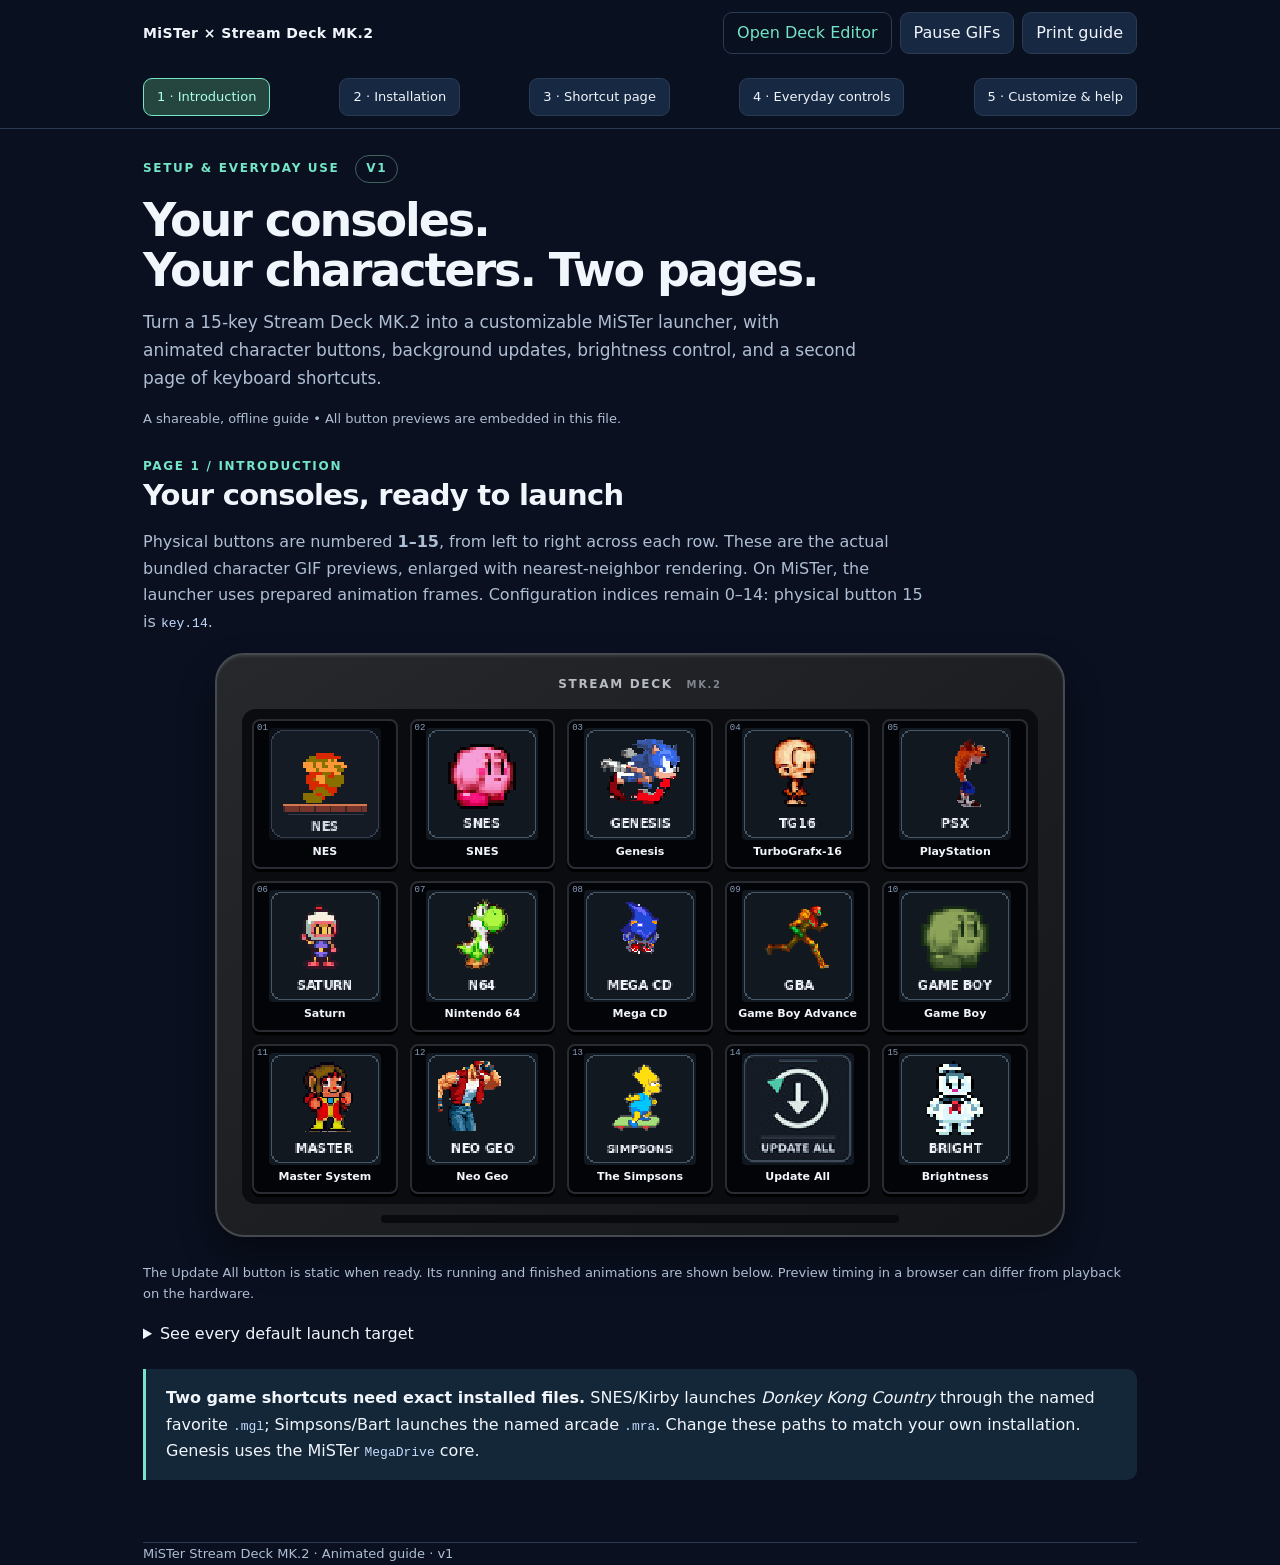
==== docs/index.html @ 518df31a "Remove Pass it on section from animated guide" ====
<!doctype html>
<html lang="en"><head><meta charset="utf-8"><meta name="viewport" content="width=device-width, initial-scale=1">
<title>MiSTer Stream Deck MK.2 • Animated two-page guide</title>
<style>
:root{color-scheme:dark;--bg:#0a1020;--panel:#121c30;--ink:#f1f5fc;--muted:#aebed3;--line:#2a3b53;--accent:#74e5c7;--blue:#9dbaff}
*{box-sizing:border-box}html{scroll-behavior:smooth}body{margin:0;background:var(--bg);color:var(--ink);font:16px/1.65 system-ui,-apple-system,Segoe UI,sans-serif}a{color:var(--accent);text-underline-offset:4px}button{font:inherit;cursor:pointer;border:1px solid var(--line);border-radius:9px;background:#172842;color:var(--ink);padding:7px 13px}button:focus-visible,a:focus-visible{outline:3px solid var(--accent);outline-offset:4px}.wrap{max-width:1050px;margin:auto;padding:0 28px}.top{border-bottom:1px solid var(--line);background:#0a1020f0;position:sticky;top:0;z-index:5}.top .wrap{display:flex;gap:20px;align-items:center;justify-content:space-between;padding-top:12px;padding-bottom:12px}.brand{font-weight:750;font-size:14px;letter-spacing:.03em}.tools{display:flex;gap:8px}.hero{padding:64px 0 38px;background:radial-gradient(ellipse at 90% 20%,#19324e 0,transparent 60%)}.eyebrow{text-transform:uppercase;letter-spacing:.14em;color:var(--accent);font-size:12px;font-weight:800}.badge{display:inline-block;border:1px solid #42635e;border-radius:99px;padding:3px 10px;font-size:12px;margin-left:10px;color:var(--accent)}h1{font-size:clamp(32px,5vw,54px);line-height:1.1;letter-spacing:-.045em;max-width:800px;margin:15px 0 20px}h2{font-size:29px;line-height:1.25;letter-spacing:-.025em;margin:0 0 16px}h3{font-size:18px;margin:0 0 8px}p{margin:0 0 16px}.lead{color:var(--muted);max-width:720px;font-size:19px}.nav{display:flex;flex-wrap:wrap;gap:8px 22px;border-top:1px solid var(--line);padding-top:22px;margin-top:28px;font-size:14px}.nav a{color:var(--muted)}section{padding:40px 0;border-bottom:1px solid var(--line);scroll-margin-top:95px}.intro{color:var(--muted);max-width:790px}.note{padding:16px 20px;background:#142738;border-left:3px solid var(--accent);border-radius:0 10px 10px 0;margin:22px 0}.note p:last-child{margin:0}.steps{list-style:none;padding:0;counter-reset:steps;display:grid;gap:14px}.steps li{counter-increment:steps;background:var(--panel);border:1px solid var(--line);padding:20px 22px 20px 65px;border-radius:12px;position:relative}.steps li:before{content:counter(steps);position:absolute;left:20px;top:21px;color:var(--accent);font-weight:800;font-size:20px}.steps strong{display:block}.steps p{margin:6px 0 0;color:var(--muted)}code{font:13px/1.6 ui-monospace,SFMono-Regular,Consolas,monospace;color:#c5dcff;overflow-wrap:anywhere}pre{white-space:pre-wrap;background:#080e19;border:1px solid var(--line);padding:17px;border-radius:9px;overflow-wrap:anywhere}.deck{display:grid;grid-template-columns:repeat(5,minmax(0,1fr));gap:13px;padding:22px;background:#060b13;border:1px solid #344357;border-radius:22px;box-shadow:0 16px 45px #0005;margin:25px 0}.key{min-width:0;position:relative;text-align:center;background:linear-gradient(#1b2638,#101725);border:1px solid #334052;border-radius:13px;padding:17px 5px 13px;box-shadow:inset 0 -4px 0 #060a11}.key img{display:block;width:112px;height:auto;aspect-ratio:1;max-width:100%;object-fit:contain;margin:7px auto 12px;image-rendering:pixelated;background:#000;border-radius:7px}.keyno{position:absolute;top:4px;left:9px;color:#8a9fbc;font:11px ui-monospace,monospace}.key strong{display:block;font-size:13px;line-height:1.4}.key>span:last-child{font-size:10px;color:var(--muted);display:block;line-height:1.4;margin-top:5px}.caption{font-size:13px;color:var(--muted)}.tablewrap{overflow-x:auto}table{border-collapse:collapse;width:100%;font-size:14px}th,td{text-align:left;padding:13px 12px;border-bottom:1px solid var(--line);vertical-align:top}th{color:var(--accent);font-size:12px;text-transform:uppercase;letter-spacing:.07em}td:first-child{color:var(--muted)}.states{display:grid;grid-template-columns:repeat(4,1fr);gap:14px;margin:24px 0}.state{padding:20px;background:var(--panel);border:1px solid var(--line);border-radius:12px}.state img{width:108px;height:108px;display:block;margin:0 auto 18px;image-rendering:pixelated;background:#000;border-radius:8px}.state p{font-size:14px;color:var(--muted);margin:0}.split{display:grid;grid-template-columns:1fr 1fr;gap:24px}.box{background:var(--panel);border:1px solid var(--line);border-radius:12px;padding:23px}.box p{color:var(--muted)}.startup{width:100%;height:auto;image-rendering:pixelated;border-radius:12px;border:1px solid var(--line);margin:4px 0 14px}.levels{display:flex;gap:8px;flex-wrap:wrap;margin:17px 0}.levels span{border:1px solid #466675;background:#193442;border-radius:8px;padding:7px 15px;color:var(--accent);font-weight:700}.faq details{border:1px solid var(--line);border-radius:10px;background:var(--panel);margin:12px 0;padding:17px 20px}.faq summary{cursor:pointer;font-weight:700}.faq details p{color:var(--muted);margin:14px 0 0}.credits{font-size:13px;color:var(--muted)}footer{padding:30px 0 50px;color:var(--muted);font-size:13px}li+li{margin-top:6px}.steps li+li{margin-top:0}
@media(max-width:650px){.wrap{padding:0 17px}.hero{padding-top:35px}.deck{gap:7px;padding:12px;border-radius:15px}.key{padding:16px 3px 10px;border-radius:8px}.key img{width:72px;height:auto;margin:8px auto}.key strong{font-size:10px}.key>span:last-child{display:none}.states,.split{grid-template-columns:1fr 1fr}.state{padding:13px}.state img{width:88px;height:88px}.brand{max-width:140px;font-size:12px}.tools button{font-size:12px;padding:7px 9px}section{padding:30px 0}.split>.box{grid-column:1/-1}h2{font-size:25px}}
@media print{body{background:white;color:#111;font-size:11px}.top,.nav,.tools{display:none}.hero{background:none;padding:20px 0}section{padding:20px 0;break-inside:avoid}h1{font-size:30px}h2{font-size:21px}.lead,.intro,.caption,.credits,footer,.steps p,.state p,.box p,.faq details p{color:#444}.deck{box-shadow:none}.box,.steps li,.state,.faq details{background:#f6f8fb;color:#111}.note{background:#eee;color:#111}code{color:#234}details{display:block}details>*{display:block!important}.wrap{max-width:none}.key{color:white}.badge{color:#234}.printnote{display:block!important}}

.guide-page[hidden]{display:none!important}.page-tabs{display:flex;flex-wrap:wrap;gap:7px;padding-top:0;padding-bottom:12px}.page-tabs button{font-size:13px}.page-tabs button[aria-selected="true"]{background:#25463f;border-color:#74e5c7;color:#aaffea}.guide-page .hero{padding:26px 0 0;background:none}.guide-page .hero h1{font-size:clamp(30px,4.5vw,46px);margin:12px 0}.guide-page .hero .lead{font-size:17px}.guide-page #layout{padding-top:12px}.mk2-device{max-width:850px;margin:18px auto 25px;padding:20px 25px 12px;background:linear-gradient(145deg,#26282c,#131519);border:2px solid #46494e;border-radius:29px;box-shadow:0 18px 35px #0007,inset 0 2px 2px #ffffff13}.mk2-brand{padding:0 0 14px;text-align:center;letter-spacing:.14em;color:#b8bbc2;font-size:12px;font-weight:700}.mk2-brand span{font-size:10px;color:#80858f;margin-left:8px}.mk2-device .deck{margin:0;padding:10px;border:0;background:#0b0c10;border-radius:14px;box-shadow:none;gap:12px}.mk2-device .key{padding:7px 5px 8px;border-radius:8px;background:#030407;border:2px solid #292c32;box-shadow:0 3px 1px #000;aspect-ratio:1;display:flex;flex-direction:column;justify-content:center}.mk2-device .key img{width:100%;height:auto;max-width:112px;aspect-ratio:1;margin:0 auto 4px;border-radius:4px}.mk2-device .key>span:last-child{display:none}.mk2-device .keyno{font-size:9px;top:2px;left:3px}.mk2-device .key strong{font-size:11px}.mk2-edge{height:8px;max-width:65%;margin:11px auto 0;border-radius:8px;background:#090a0d}
@media(max-width:650px){.top{position:static}.page-tabs button{font-size:12px;padding:6px 9px}.mk2-device{padding:14px 10px 9px;border-radius:19px}.mk2-device .deck{gap:6px;padding:6px}.mk2-device .key{padding:3px;border-width:1px}.mk2-device .key strong{font-size:9px}.mk2-device .keyno{display:none}.mk2-brand{padding-bottom:10px}}
@media print{.page-tabs{display:none}.guide-page[hidden]{display:block!important}.guide-page{break-before:page}.guide-page:first-child{break-before:auto}}
.editor-link{display:inline-block;border:1px solid var(--line);border-radius:9px;padding:7px 13px;color:var(--accent);text-decoration:none}@media(max-width:650px){.tools{flex-wrap:wrap;justify-content:flex-end}.editor-link{font-size:12px;padding:7px 9px}}
</style></head><body>
<header class="top"><div class="wrap"><div class="brand">MiSTer × Stream Deck MK.2</div><div class="tools"><a href="editor/" class="editor-link">Open Deck Editor</a><button id="motion" aria-pressed="false">Pause GIFs</button><button onclick="window.print()">Print guide</button></div></div><nav class="page-tabs wrap" aria-label="Guide pages" role="tablist"><button type="button" id="tab-intro" role="tab" aria-controls="guide-intro" aria-selected="true" data-page="guide-intro">1 · Introduction</button><button type="button" id="tab-setup" role="tab" aria-controls="guide-setup" aria-selected="false" data-page="guide-setup">2 · Installation</button><button type="button" id="tab-shortcuts" role="tab" aria-controls="guide-shortcuts" aria-selected="false" data-page="guide-shortcuts">3 · Shortcut page</button><button type="button" id="tab-everyday" role="tab" aria-controls="guide-everyday" aria-selected="false" data-page="guide-everyday">4 · Everyday controls</button><button type="button" id="tab-reference" role="tab" aria-controls="guide-reference" aria-selected="false" data-page="guide-reference">5 · Customize & help</button></nav></header>
<main class="wrap"><div class="guide-page" id="guide-intro" role="tabpanel" aria-labelledby="tab-intro"><div class="hero"><div class="eyebrow">Setup & everyday use <span class="badge">v1</span></div><h1>Your consoles.<br>Your characters. Two pages.</h1><p class="lead">Turn a 15-key Stream Deck MK.2 into a customizable MiSTer launcher, with animated character buttons, background updates, brightness control, and a second page of keyboard shortcuts.</p><p class="caption">A shareable, offline guide • All button previews are embedded in this file.</p></div><section id="layout"><div class="eyebrow">Page 1 / Introduction</div><h2>Your consoles, ready to launch</h2><p class="intro">Physical buttons are numbered <strong>1–15</strong>, from left to right across each row. These are the actual bundled character GIF previews, enlarged with nearest-neighbor rendering. On MiSTer, the launcher uses prepared animation frames. Configuration indices remain 0–14: physical button 15 is <code>key.14</code>.</p>
<div class="mk2-device" role="group" aria-label="Stream Deck MK.2 mockup with fifteen animated console buttons"><div class="mk2-brand">STREAM DECK <span>MK.2</span></div><div class="deck"><article class="key"><span class="keyno">01</span><img class="" src="[data-uri]" data-motion="[data-uri]" data-still="[data-uri]" alt="NES button"><strong>NES</strong><span>Mario</span></article><article class="key"><span class="keyno">02</span><img class="" src="[data-uri]" data-motion="[data-uri]" data-still="[data-uri]" alt="SNES button"><strong>SNES</strong><span>Kirby · Donkey Kong Country</span></article><article class="key"><span class="keyno">03</span><img class="" src="[data-uri]" data-motion="[data-uri]" data-still="[data-uri]" alt="Genesis button"><strong>Genesis</strong><span>Sonic</span></article><article class="key"><span class="keyno">04</span><img class="" src="[data-uri]" data-motion="[data-uri]" data-still="[data-uri]" alt="TurboGrafx-16 button"><strong>TurboGrafx-16</strong><span>Bonk</span></article><article class="key"><span class="keyno">05</span><img class="" src="[data-uri]" data-motion="[data-uri]" data-still="[data-uri]" alt="PlayStation button"><strong>PlayStation</strong><span>Crash</span></article><article class="key"><span class="keyno">06</span><img class="" src="[data-uri]" data-motion="[data-uri]" data-still="[data-uri]" alt="Saturn button"><strong>Saturn</strong><span>Bomberman</span></article><article class="key"><span class="keyno">07</span><img class="" src="[data-uri]" data-motion="[data-uri]" data-still="[data-uri]" alt="Nintendo 64 button"><strong>Nintendo 64</strong><span>Yoshi</span></article><article class="key"><span class="keyno">08</span><img class="" src="[data-uri]" data-motion="[data-uri]" data-still="[data-uri]" alt="Mega CD button"><strong>Mega CD</strong><span>Metal Sonic</span></article><article class="key"><span class="keyno">09</span><img class="" src="[data-uri]" data-motion="[data-uri]" data-still="[data-uri]" alt="Game Boy Advance button"><strong>Game Boy Advance</strong><span>Samus</span></article><article class="key"><span class="keyno">10</span><img class="" src="[data-uri]" data-motion="[data-uri]" data-still="[data-uri]" alt="Game Boy button"><strong>Game Boy</strong><span>Kirby</span></article><article class="key"><span class="keyno">11</span><img class="" src="[data-uri]" data-motion="[data-uri]" data-still="[data-uri]" alt="Master System button"><strong>Master System</strong><span>Alex Kidd</span></article><article class="key"><span class="keyno">12</span><img class="" src="[data-uri]" data-motion="[data-uri]" data-still="[data-uri]" alt="Neo Geo button"><strong>Neo Geo</strong><span>Terry</span></article><article class="key"><span class="keyno">13</span><img class="" src="[data-uri]" data-motion="[data-uri]" data-still="[data-uri]" alt="The Simpsons button"><strong>The Simpsons</strong><span>Bart</span></article><article class="key"><span class="keyno">14</span><img class="" src="[data-uri]" alt="Update All button"><strong>Update All</strong><span>Background updater</span></article><article class="key"><span class="keyno">15</span><img class="" src="[data-uri]" data-motion="[data-uri]" data-still="[data-uri]" alt="Brightness button"><strong>Brightness</strong><span>Stay Puft</span></article></div><div class="mk2-edge"></div></div>
<p class="caption">The Update All button is static when ready. Its running and finished animations are shown below. Preview timing in a browser can differ from playback on the hardware.</p>
<details><summary>See every default launch target</summary><div class="tablewrap"><table><thead><tr><th>Key</th><th>Button</th><th>Target / behavior</th></tr></thead><tbody><tr><td>01</td><td>NES</td><td><code>_Console/NES_*.rbf</code></td></tr><tr><td>02</td><td>SNES</td><td><code>/media/fat/_@Favorites/Donkey Kong Country (USA) (Rev 2).mgl</code></td></tr><tr><td>03</td><td>Genesis</td><td><code>_Console/MegaDrive_*.rbf</code></td></tr><tr><td>04</td><td>TurboGrafx-16</td><td><code>_Console/TurboGrafx16_*.rbf</code></td></tr><tr><td>05</td><td>PlayStation</td><td><code>_Console/PSX_*.rbf</code></td></tr><tr><td>06</td><td>Saturn</td><td><code>_Console/Saturn_*.rbf</code></td></tr><tr><td>07</td><td>Nintendo 64</td><td><code>_Console/N64_*.rbf</code></td></tr><tr><td>08</td><td>Mega CD</td><td><code>_Console/MegaCD_*.rbf</code></td></tr><tr><td>09</td><td>Game Boy Advance</td><td><code>_Console/GBA_*.rbf</code></td></tr><tr><td>10</td><td>Game Boy</td><td><code>_Console/Gameboy_*.rbf</code></td></tr><tr><td>11</td><td>Master System</td><td><code>_Console/SMS_*.rbf</code></td></tr><tr><td>12</td><td>Neo Geo</td><td><code>_Console/NeoGeo_*.rbf</code></td></tr><tr><td>13</td><td>The Simpsons</td><td><code>_Arcade/The Simpsons (4 Players World, set 1).mra</code></td></tr><tr><td>14</td><td>Update All</td><td><code>Scripts/update_all.sh</code></td></tr><tr><td>15</td><td>Brightness</td><td><code>Five brightness levels</code></td></tr></tbody></table></div></details>
<div class="note"><p><strong>Two game shortcuts need exact installed files.</strong> SNES/Kirby launches <em>Donkey Kong Country</em> through the named favorite <code>.mgl</code>; Simpsons/Bart launches the named arcade <code>.mra</code>. Change these paths to match your own installation. Genesis uses the MiSTer <code>MegaDrive</code> core.</p></div></section></div><div class="guide-page" id="guide-setup" role="tabpanel" aria-labelledby="tab-setup" hidden><section id="install"><div class="eyebrow">Page 2 / Installation</div><h2>Install in a few steps</h2><p class="intro">You need a MiSTer, an Elgato Stream Deck MK.2 with 15 keys, a USB connection, and the <strong>MiSTer_StreamDeck_v1.zip</strong> release. Install the cores, BIOS files and games you intend to launch separately.</p>
<ol class="steps"><li><strong>Extract the release ZIP on your computer.</strong><p>Keep the included <code>Deck_Editor</code> folder on your computer for customization.</p></li><li><strong>Stop an existing installation before upgrading.</strong><p>Wait for any Update All job to finish, then run <code>StreamDeck_Disable.sh</code> from MiSTer’s Scripts menu. Back up your customized <code>buttons.conf</code> or saved editor project.</p></li><li><strong>Copy the supplied Scripts contents onto the SD card.</strong><p>Merge them into the existing <code>/media/fat/Scripts/</code> folder. Replace this release’s supplied files and keep unrelated scripts. Make sure the hidden <code>.config</code> folder is copied too.</p></li><li><strong>Connect the Stream Deck and enable it.</strong><p>Connect it to MiSTer’s USB hub. In MiSTer’s Scripts menu, run <code>StreamDeck_Enable.sh</code>. This starts the launcher and configures startup at boot. Wait for the startup artwork to finish fading before pressing a key.</p></li><li><strong>Test a console button.</strong><p>Check that the matching core is installed and launches. If a button shows an error, check its target path in the editor or the troubleshooting section below.</p></li></ol>
<div class="note"><p><strong>Normal operation is local.</strong> No Python, Elgato desktop software, or network connection is required to use the launcher. Update All needs its own installation and network access to fetch updates. This package supplies no ROMs or BIOS files.</p></div><div class="note"><h3>Connect it with a USB-A–to–USB-C data cable</h3><p>Plug the <strong>USB-C end into the Stream Deck MK.2</strong> and the <strong>USB-A end into an available USB port on MiSTer’s connected USB hub</strong>. This single cable carries power and button/display data. Use a cable rated for <strong>USB 2.0 data or faster</strong>; a charge-only cable will not let MiSTer detect or control the deck.</p><p>If your deck came with a USB-C–to–USB-C cable, use a suitable USB-A–to–USB-C data cable for MiSTer’s USB-A ports, or a data-capable adapter. Box contents have changed over time; check the cable you have. Use a short, reliable cable and a properly powered hub if connections are unstable.</p><p class="caption">Hardware reference: <a href="https://help.elgato.com/hc/en-us/articles/18208816152333-Elgato-Stream-Deck-MK-2-Technical-Specifications">Elgato MK.2 specifications and included cables</a>. Connect through the USB host hub, not a power-only port.</p></div></section></div><div class="guide-page" id="guide-shortcuts" role="tabpanel" aria-labelledby="tab-shortcuts" hidden><section id="page-two"><div class="eyebrow">Page 3 / Shortcut layout</div><h2>Page two: navigate and map controllers</h2><p class="intro">Keep your console buttons on page one. Hold <strong>button 15, Stay Puft, for one second</strong> to open this shortcut page. Release the button, then use the arrows, Menu, Enter, Space, and Escape. These previews show the actual bundled page-two artwork.</p><div class="deck"><article class="key"><span class="keyno">01</span><img src="[data-uri]" alt="Unused button"><strong>—</strong><span>Unused</span></article><article class="key"><span class="keyno">02</span><img src="[data-uri]" alt="UP button"><strong>UP</strong><span>Up arrow</span></article><article class="key"><span class="keyno">03</span><img src="[data-uri]" alt="Unused button"><strong>—</strong><span>Unused</span></article><article class="key"><span class="keyno">04</span><img src="[data-uri]" alt="MENU button"><strong>MENU</strong><span>F12</span></article><article class="key"><span class="keyno">05</span><img src="[data-uri]" alt="ENTER button"><strong>ENTER</strong><span>Enter</span></article><article class="key"><span class="keyno">06</span><img src="[data-uri]" alt="LEFT button"><strong>LEFT</strong><span>Left arrow</span></article><article class="key"><span class="keyno">07</span><img src="[data-uri]" alt="DOWN button"><strong>DOWN</strong><span>Down arrow</span></article><article class="key"><span class="keyno">08</span><img src="[data-uri]" alt="RIGHT button"><strong>RIGHT</strong><span>Right arrow</span></article><article class="key"><span class="keyno">09</span><img src="[data-uri]" alt="SPACE button"><strong>SPACE</strong><span>Skip mapping entry</span></article><article class="key"><span class="keyno">10</span><img src="[data-uri]" alt="ESC button"><strong>ESC</strong><span>Cancel / back</span></article><article class="key"><span class="keyno">11</span><img src="[data-uri]" alt="Unused button"><strong>—</strong><span>Unused</span></article><article class="key"><span class="keyno">12</span><img src="[data-uri]" alt="Unused button"><strong>—</strong><span>Unused</span></article><article class="key"><span class="keyno">13</span><img src="[data-uri]" alt="Unused button"><strong>—</strong><span>Unused</span></article><article class="key"><span class="keyno">14</span><img src="[data-uri]" alt="Unused button"><strong>—</strong><span>Unused</span></article><article class="key"><span class="keyno">15</span><img src="[data-uri]" alt="BACK button"><strong>BACK</strong><span>Console page</span></article></div><div class="note"><p><strong>Tap versus hold:</strong> a quick tap on Stay Puft changes brightness on release; a one-second hold opens page two without changing brightness. On page two, <strong>button 15, BACK</strong>, returns to your animated console layout.</p></div>
<div class="tablewrap"><table><thead><tr><th>Physical button</th><th>Shortcut</th><th>Use</th></tr></thead><tbody><tr><td>2</td><td>Up</td><td>Move up</td></tr><tr><td>4</td><td>Menu / F12</td><td>Open or close MiSTer’s menu</td></tr><tr><td>5</td><td>Enter</td><td>Select an item or finish mapping</td></tr><tr><td>6, 7, 8</td><td>Left, Down, Right</td><td>Navigate menus</td></tr><tr><td>9</td><td>Space</td><td>Skip a controller-mapping entry</td></tr><tr><td>10</td><td>Escape</td><td>Back out or cancel mapping</td></tr><tr><td>15</td><td>Back</td><td>Return to page one</td></tr></tbody></table></div>
<h3 style="margin-top:25px">Map an Xbox controller</h3><ol class="steps"><li><strong>Open the shortcut page, then press Menu.</strong><p>Use arrows and Enter to open MiSTer’s controller-mapping option. Its exact location depends on the menu/core currently loaded.</p></li><li><strong>Respond with your Xbox controller.</strong><p>Press the controller buttons requested by MiSTer. The Stream Deck supplies keyboard shortcuts; it does not replace or pair the controller.</p></li><li><strong>Skip, finish, or cancel.</strong><p>Use Space to skip an entry, Enter to finish mapping, or Escape to cancel. The previous experimental User shortcut has been replaced by Space.</p></li><li><strong>Return to your games.</strong><p>Press Back to restore page one. Brightness is retained, and Update All continues if it was already running.</p></li></ol>
<div class="split"><div class="box"><h3>Customize page two</h3><p>Open <code>editor/index.html</code> and choose <strong>2 · Shortcuts</strong> in the page selector, or edit <code>buttons-shortcuts.conf</code> directly. Action names are <code>space</code>, <code>menu</code>, <code>enter</code>, <code>up</code>, <code>down</code>, <code>left</code>, <code>right</code>, <code>escape</code>, <code>back</code>, and <code>none</code>. Keep a Back button available.</p><pre><code># Physical button 9 = configuration key 8
key.8.label=SPACE
key.8.action=space
key.8.image=custom/page2_08.jpg
key.8.trigger=press</code></pre></div><div class="box"><h3>Safe page changes</h3><p>Switching clears queued launches and releases held shortcuts. Inputs wait while the new page finishes drawing; already-held buttons must be released before they can act on that page.</p><p>Restart and configuration reload return to page one. USB reconnect retains the current page. Page switching has passed host tests; confirm it on your hardware.</p></div></div></section></div><div class="guide-page" id="guide-everyday" role="tabpanel" aria-labelledby="tab-everyday" hidden><section id="controls"><div class="eyebrow">Page 4 / Everyday controls</div><h2>Update All, brightness & startup</h2><h3>Button 14 · Update All</h3><p class="intro">Install Update All separately at <code>/media/fat/Scripts/update_all.sh</code>. Pressing button 14 runs it in the background. Repeated presses during that run do not start another copy.</p>
<div class="states"><article class="state"><img class="" src="[data-uri]" alt="Ready Update All state"><h3>Ready</h3><p>Press button 14 to start your installed updater.</p></article><article class="state"><img class="" src="[data-uri]" data-motion="[data-uri]" data-still="[data-uri]" alt="Updating Update All state"><h3>Updating</h3><p>The arrow circles while Update All runs in the background.</p></article><article class="state"><img class="" src="[data-uri]" data-motion="[data-uri]" data-still="[data-uri]" alt="Finished Update All state"><h3>Finished</h3><p>A green pulse settles to gray; the pulse repeats about once a minute.</p></article><article class="state"><img class="" src="[data-uri]" alt="Failed Update All state"><h3>Failed</h3><p>Check the logs, fix the cause, then press again.</p></article></div><p>The finished or failed state remains until the next attempt. Update All continues while page two is visible; return to page one to see its status. Restarting the launcher clears it. Supported Update All builds receive non-interactive settings; use MiSTer’s Scripts menu when you want the updater’s interactive settings.</p>
<p><strong>To see progress over SSH:</strong></p><pre><code>tail -f /tmp/mister_streamdeck.script.log</code></pre><p class="caption">The log retains recent output up to 128 KiB. Update All has a one-hour deadline. Stopping or enabling the launcher stops a launcher-owned updater, so wait until it finishes before restarting or upgrading.</p>
<div class="split"><div class="box"><h3>Button 15 · Stay Puft brightness</h3><p>Each short tap and release advances to the next higher level, then wraps back to the first:</p><div class="levels"><span>10%</span><span>25%</span><span>50%</span><span>75%</span><span>100%</span></div><p>The default is 65%, so the first press selects 75%. The cycle never turns the display fully off. Restarting restores the configured brightness. <strong>Hold this button for one second to open page two.</strong> A long press does not also change brightness.</p></div><div class="box"><h3>First connection · MiSTer mosaic</h3><img class="startup" src="[data-uri]" alt="Stationary SNES-inspired MiSTer startup artwork across fifteen keys"><p>A stationary title screen fades in, holds, then fades out before the normal animated buttons fade in. Inputs are ignored during this sequence. Reconnecting USB restores the buttons without replaying it.</p></div></div></section></div><div class="guide-page" id="guide-reference" role="tabpanel" aria-labelledby="tab-reference" hidden><section id="customize"><div class="eyebrow">Page 5 / Customize & help</div><h2>Assign icons, games & scripts</h2><figure><img style="width:100%;height:auto;border-radius:12px" src="[data-uri]" alt="Two-page Deck Editor interface illustration"><figcaption class="caption">Interface illustration: edit consoles and shortcuts, then export both pages together.</figcaption></figure><p class="intro">Open <code>editor/index.html</code> on your computer and choose the console or shortcut page. Export includes both configurations and their artwork. Save project keeps both pages; older single-page projects import with the default shortcut page. Keep page-one <code>key.14.action=cycle</code> for the brightness tap/hold page switch. The editor prepares files locally; it does not connect to MiSTer or execute the scripts you assign.</p>
<ol class="steps"><li><strong>Select a page-one key and set its action.</strong><p>Choose <code>launch</code> for a core/game, <code>script</code> for a shell script, <code>update_all</code> for the updater, or <code>cycle</code> for brightness. Other controls include <code>dim</code>, <code>bright</code>, <code>reload</code>, <code>restart</code> and <code>none</code>.</p></li><li><strong>Choose the target and input trigger.</strong><p>Use a core <code>.rbf</code>, game launcher <code>.mgl</code>, or arcade <code>.mra</code>. Relative paths start at <code>/media/fat</code>; absolute paths work too. Choose <code>press</code>, <code>release</code>, or <code>hold</code>. Hold fires once per hold, with a configurable 100–10,000 ms delay.</p></li><li><strong>Choose your artwork.</strong><p>Use a console preset or upload an image/GIF for Normal, Request and Error. Keep pixel art crisp using the editor’s nearest-neighbor conversion. Changing a label does not replace text already drawn into an image.</p></li><li><strong>Save your editable project, then export.</strong><p><em>Save project</em> downloads JSON; <em>Open project</em> restores it. The editor does not automatically retain your work when closed. <em>Export for MiSTer</em> downloads configuration and artwork, without the launcher binary.</p></li><li><strong>Apply the exported layout.</strong><p>After any running updater finishes, run Disable. Merge the export’s <code>Scripts</code> contents onto the SD card, then run Enable. Keep the installed launcher binary. <em>Reset layout</em> restores animated defaults; <em>Use default</em> restores a static icon.</p></li></ol>
<div class="split"><div class="box"><h3>Launch a favorite game</h3><pre><code>key.1.action=launch
key.1.target=_@Favorites/My Game.mgl
key.1.trigger=press</code></pre><p>Use the real filename from your MiSTer. A raw ROM path cannot be sent directly to the core loading interface.</p></div><div class="box"><h3>Run your own script</h3><pre><code>key.0.action=script
key.0.target=Scripts/MyScript.sh
key.0.trigger=hold
key.0.hold_ms=700</code></pre><p>Ordinary scripts run through <code>/bin/sh</code>, with no extra arguments and a 60-second deadline. Only one script or updater runs at a time.</p></div></div>
<p class="caption">Core wildcard paths select the lexicographically latest matching filename. Use an exact path when you want to pin a particular core. GIF imports are limited to 1024×1024, 128 source frames and 30 seconds; exported animations are limited to 32 frames and the total configured image cache to 4 MiB.</p></section><section id="files"><div class="eyebrow">Files</div><h2>A tidy installation</h2><p class="intro">The app lives directly under <code>Scripts/.config/streamdeck/</code>, with no versioned subfolder. Only Enable and Disable appear as management scripts in MiSTer’s Scripts menu.</p>
<div class="tablewrap"><table><thead><tr><th>Location</th><th>Purpose</th></tr></thead><tbody><tr><td><code>/media/fat/Scripts/StreamDeck_Enable.sh</code></td><td>Validate, start/restart the launcher and enable boot startup.</td></tr><tr><td><code>/media/fat/Scripts/StreamDeck_Disable.sh</code></td><td>Stop the launcher and disable boot startup; retain configuration and artwork.</td></tr><tr><td><code>/media/fat/Scripts/.config/streamdeck/streamdeck-mister</code></td><td>Native launcher binary.</td></tr><tr><td><code>/media/fat/Scripts/.config/streamdeck/buttons.conf</code></td><td>Page-one actions, paths, triggers and brightness.</td></tr><tr><td><code>/media/fat/Scripts/.config/streamdeck/buttons-shortcuts.conf</code></td><td>Page-two shortcut actions and icons.</td></tr><tr><td><code>/media/fat/Scripts/.config/streamdeck/icons/</code></td><td>Prepared JPEGs, animations and GIF previews.</td></tr><tr><td><code>/media/fat/Scripts/.config/streamdeck/extras/</code></td><td>Additional management and diagnostics scripts.</td></tr><tr><td><code>/media/fat/Scripts/.config/streamdeck/source/</code></td><td>Source code, artwork tools and tests; build tools run on a computer.</td></tr><tr><td><code>Deck_Editor/</code> on your computer</td><td>Offline configuration editor.</td></tr></tbody></table></div>
<div class="note"><p><strong>Show hidden files when copying.</strong> On Windows, turn on View → Show → Hidden items; on macOS Finder, press Command–Shift–period. The <code>.config</code> directory contains the actual application.</p></div></section><section id="help"><div class="eyebrow">Troubleshooting</div><h2>Troubleshooting & recovery</h2><div class="faq"><details open><summary>Page two does not appear or shortcuts fail</summary><p>Hold Stay Puft for at least one second. Confirm that <code>buttons-shortcuts.conf</code>, its artwork, and the updated binary were copied. Keep page-one <code>key.14.action=cycle</code>. Keyboard shortcuts require <code>/dev/uinput</code>; check diagnostics for a virtual-keyboard error.</p></details>
<details open><summary>No response or blank buttons</summary><p>Check power and the USB connection, confirm the hidden app folder was copied, then run Disable followed by Enable. Let the startup fade finish. If necessary, reconnect the Stream Deck and check diagnostics.</p></details>
<details open><summary>A console or game does not launch</summary><p>Check the configured filename, core, BIOS and game installation. SNES uses the specific Donkey Kong Country favorite; Genesis uses MegaDrive. A SENT indicator means the command was written, not that MiSTer finished loading it.</p></details>
<details open><summary>Update All shows FAILED or does not start</summary><p>Confirm <code>/media/fat/Scripts/update_all.sh</code> and Bash are installed. Check the script log below. Another script may already be running. Fix the issue and press again, or run the updater interactively from MiSTer’s Scripts menu.</p></details>
<details open><summary>Artwork is missing, stale or flickering</summary><p>Use a fresh export from the matching editor, copy its artwork along with <code>buttons.conf</code>, and restart with Disable/Enable after the updater finishes. Imported GIFs must be converted by the editor; pointing a runtime image entry at an ordinary GIF is insufficient. Try a powered USB hub if uploads are unstable.</p></details>
<details open><summary>How does recovery work?</summary><p>A supervisor restarts crashed workers with a 1–30 second backoff and detects a 20-second stall. USB errors trigger reconnection. Held keys after reconnect wait for release, and queued actions are cleared to avoid replay. Hardware or driver faults can still require unplugging or rebooting.</p></details>
<details open><summary>Will animations affect MiSTer?</summary><p>The native worker uses prepared frames, with no GIF decoding on MiSTer and no growing frame queue. USB writes and image memory are bounded. The service uses low CPU priority and requests idle disk priority where supported. Static icons produce the lowest USB traffic; scripts you launch can have their own resource demands.</p></details></div>
<h3>Collect diagnostics over SSH</h3><pre><code>sh /media/fat/Scripts/.config/streamdeck/extras/StreamDeck_Diagnostics.sh</code></pre><p>The report is saved at <code>/media/fat/Scripts/.config/streamdeck/diagnostics.txt</code>. These temporary logs are also useful:</p><pre><code>/tmp/mister_streamdeck.log
/tmp/mister_streamdeck.script.log
/tmp/mister_streamdeck_start.log
/tmp/mister_streamdeck_boot.log</code></pre></section></div></main><footer class="wrap">MiSTer Stream Deck MK.2 · Animated guide · v1</footer>
<script>
(()=>{const btn=document.getElementById('motion');let paused=window.matchMedia('(prefers-reduced-motion: reduce)').matches;function apply(){document.querySelectorAll('img[data-motion]').forEach(img=>img.src=paused?img.dataset.still:img.dataset.motion);btn.textContent=paused?'Play GIFs':'Pause GIFs';btn.setAttribute('aria-pressed',String(paused));}btn.addEventListener('click',()=>{paused=!paused;apply()});apply()})();
</script><script>
(function(){
 const tabs=Array.from(document.querySelectorAll('[data-page]'));
 const pages=Array.from(document.querySelectorAll('.guide-page'));
 function show(id,scroll){pages.forEach(p=>p.hidden=p.id!==id);tabs.forEach(t=>t.setAttribute('aria-selected',String(t.dataset.page===id)));if(scroll)window.scrollTo({top:0,behavior:'auto'});}
 tabs.forEach((tab,index)=>{tab.addEventListener('click',()=>show(tab.dataset.page,true));tab.addEventListener('keydown',e=>{if(!['ArrowLeft','ArrowRight','Home','End'].includes(e.key))return;e.preventDefault();let n=e.key==='Home'?0:e.key==='End'?tabs.length-1:(index+(e.key==='ArrowRight'?1:-1)+tabs.length)%tabs.length;tabs[n].focus();show(tabs[n].dataset.page,true);});});
 document.addEventListener('click',e=>{const link=e.target.closest('a[href^="#"]');if(!link)return;const target=document.getElementById(link.getAttribute('href').slice(1));if(target){const page=target.closest('.guide-page');if(page)show(page.id,false);}});
})();
</script></body></html>
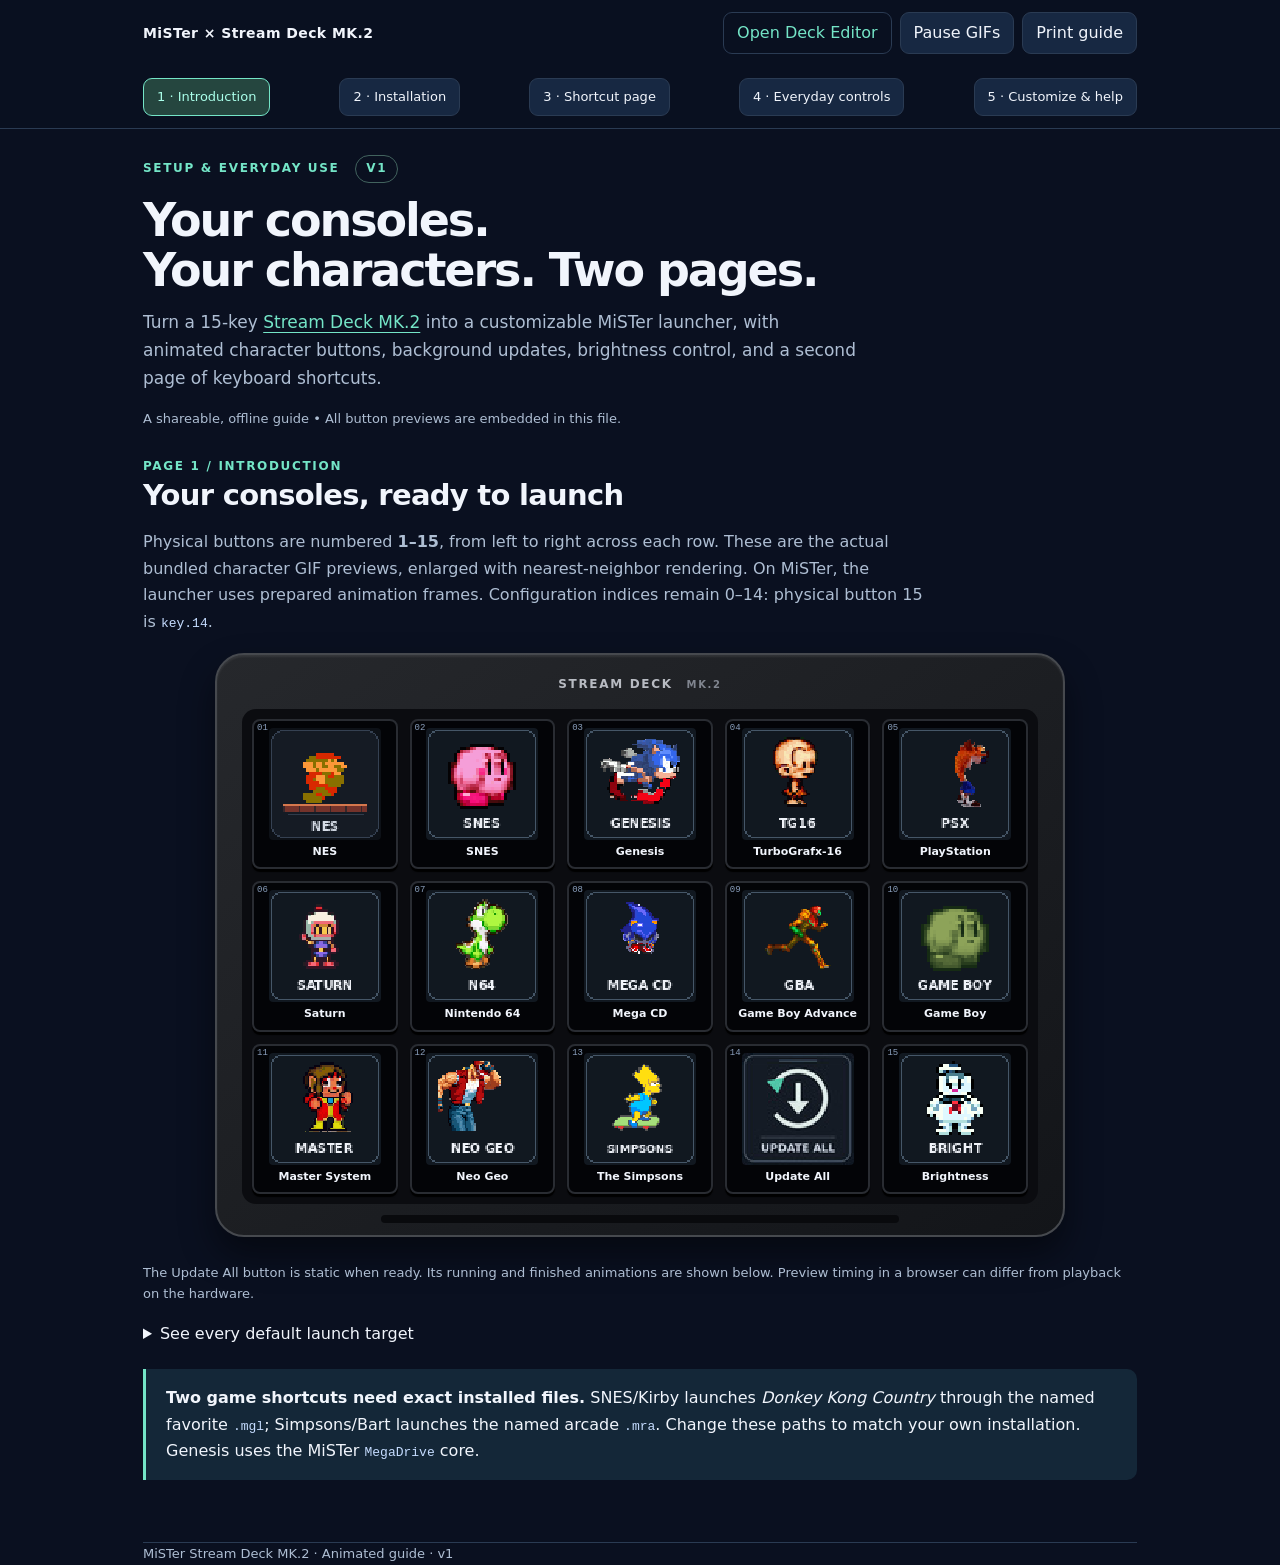
==== commit a0ca21e2: "Link introductory Stream Deck MK.2 mention to review" ====
--- a/docs/index.html
+++ b/docs/index.html
@@ -13,7 +13,7 @@
 .editor-link{display:inline-block;border:1px solid var(--line);border-radius:9px;padding:7px 13px;color:var(--accent);text-decoration:none}@media(max-width:650px){.tools{flex-wrap:wrap;justify-content:flex-end}.editor-link{font-size:12px;padding:7px 9px}}
 </style></head><body>
 <header class="top"><div class="wrap"><div class="brand">MiSTer × Stream Deck MK.2</div><div class="tools"><a href="editor/" class="editor-link">Open Deck Editor</a><button id="motion" aria-pressed="false">Pause GIFs</button><button onclick="window.print()">Print guide</button></div></div><nav class="page-tabs wrap" aria-label="Guide pages" role="tablist"><button type="button" id="tab-intro" role="tab" aria-controls="guide-intro" aria-selected="true" data-page="guide-intro">1 · Introduction</button><button type="button" id="tab-setup" role="tab" aria-controls="guide-setup" aria-selected="false" data-page="guide-setup">2 · Installation</button><button type="button" id="tab-shortcuts" role="tab" aria-controls="guide-shortcuts" aria-selected="false" data-page="guide-shortcuts">3 · Shortcut page</button><button type="button" id="tab-everyday" role="tab" aria-controls="guide-everyday" aria-selected="false" data-page="guide-everyday">4 · Everyday controls</button><button type="button" id="tab-reference" role="tab" aria-controls="guide-reference" aria-selected="false" data-page="guide-reference">5 · Customize & help</button></nav></header>
-<main class="wrap"><div class="guide-page" id="guide-intro" role="tabpanel" aria-labelledby="tab-intro"><div class="hero"><div class="eyebrow">Setup & everyday use <span class="badge">v1</span></div><h1>Your consoles.<br>Your characters. Two pages.</h1><p class="lead">Turn a 15-key Stream Deck MK.2 into a customizable MiSTer launcher, with animated character buttons, background updates, brightness control, and a second page of keyboard shortcuts.</p><p class="caption">A shareable, offline guide • All button previews are embedded in this file.</p></div><section id="layout"><div class="eyebrow">Page 1 / Introduction</div><h2>Your consoles, ready to launch</h2><p class="intro">Physical buttons are numbered <strong>1–15</strong>, from left to right across each row. These are the actual bundled character GIF previews, enlarged with nearest-neighbor rendering. On MiSTer, the launcher uses prepared animation frames. Configuration indices remain 0–14: physical button 15 is <code>key.14</code>.</p>
+<main class="wrap"><div class="guide-page" id="guide-intro" role="tabpanel" aria-labelledby="tab-intro"><div class="hero"><div class="eyebrow">Setup & everyday use <span class="badge">v1</span></div><h1>Your consoles.<br>Your characters. Two pages.</h1><p class="lead">Turn a 15-key <a href="https://www.jamiebalfour.scot/reviews/posts/elgato-stream-deck-mk2" target="_blank" rel="noopener noreferrer">Stream Deck MK.2</a> into a customizable MiSTer launcher, with animated character buttons, background updates, brightness control, and a second page of keyboard shortcuts.</p><p class="caption">A shareable, offline guide • All button previews are embedded in this file.</p></div><section id="layout"><div class="eyebrow">Page 1 / Introduction</div><h2>Your consoles, ready to launch</h2><p class="intro">Physical buttons are numbered <strong>1–15</strong>, from left to right across each row. These are the actual bundled character GIF previews, enlarged with nearest-neighbor rendering. On MiSTer, the launcher uses prepared animation frames. Configuration indices remain 0–14: physical button 15 is <code>key.14</code>.</p>
 <div class="mk2-device" role="group" aria-label="Stream Deck MK.2 mockup with fifteen animated console buttons"><div class="mk2-brand">STREAM DECK <span>MK.2</span></div><div class="deck"><article class="key"><span class="keyno">01</span><img class="" src="[data-uri]" data-motion="[data-uri]" data-still="[data-uri]" alt="NES button"><strong>NES</strong><span>Mario</span></article><article class="key"><span class="keyno">02</span><img class="" src="[data-uri]" data-motion="[data-uri]" data-still="[data-uri]" alt="SNES button"><strong>SNES</strong><span>Kirby · Donkey Kong Country</span></article><article class="key"><span class="keyno">03</span><img class="" src="[data-uri]" data-motion="[data-uri]" data-still="[data-uri]" alt="Genesis button"><strong>Genesis</strong><span>Sonic</span></article><article class="key"><span class="keyno">04</span><img class="" src="[data-uri]" data-motion="[data-uri]" data-still="[data-uri]" alt="TurboGrafx-16 button"><strong>TurboGrafx-16</strong><span>Bonk</span></article><article class="key"><span class="keyno">05</span><img class="" src="[data-uri]" data-motion="[data-uri]" data-still="[data-uri]" alt="PlayStation button"><strong>PlayStation</strong><span>Crash</span></article><article class="key"><span class="keyno">06</span><img class="" src="[data-uri]" data-motion="[data-uri]" data-still="[data-uri]" alt="Saturn button"><strong>Saturn</strong><span>Bomberman</span></article><article class="key"><span class="keyno">07</span><img class="" src="[data-uri]" data-motion="[data-uri]" data-still="[data-uri]" alt="Nintendo 64 button"><strong>Nintendo 64</strong><span>Yoshi</span></article><article class="key"><span class="keyno">08</span><img class="" src="[data-uri]" data-motion="[data-uri]" data-still="[data-uri]" alt="Mega CD button"><strong>Mega CD</strong><span>Metal Sonic</span></article><article class="key"><span class="keyno">09</span><img class="" src="[data-uri]" data-motion="[data-uri]" data-still="[data-uri]" alt="Game Boy Advance button"><strong>Game Boy Advance</strong><span>Samus</span></article><article class="key"><span class="keyno">10</span><img class="" src="[data-uri]" data-motion="[data-uri]" data-still="[data-uri]" alt="Game Boy button"><strong>Game Boy</strong><span>Kirby</span></article><article class="key"><span class="keyno">11</span><img class="" src="[data-uri]" data-motion="[data-uri]" data-still="[data-uri]" alt="Master System button"><strong>Master System</strong><span>Alex Kidd</span></article><article class="key"><span class="keyno">12</span><img class="" src="[data-uri]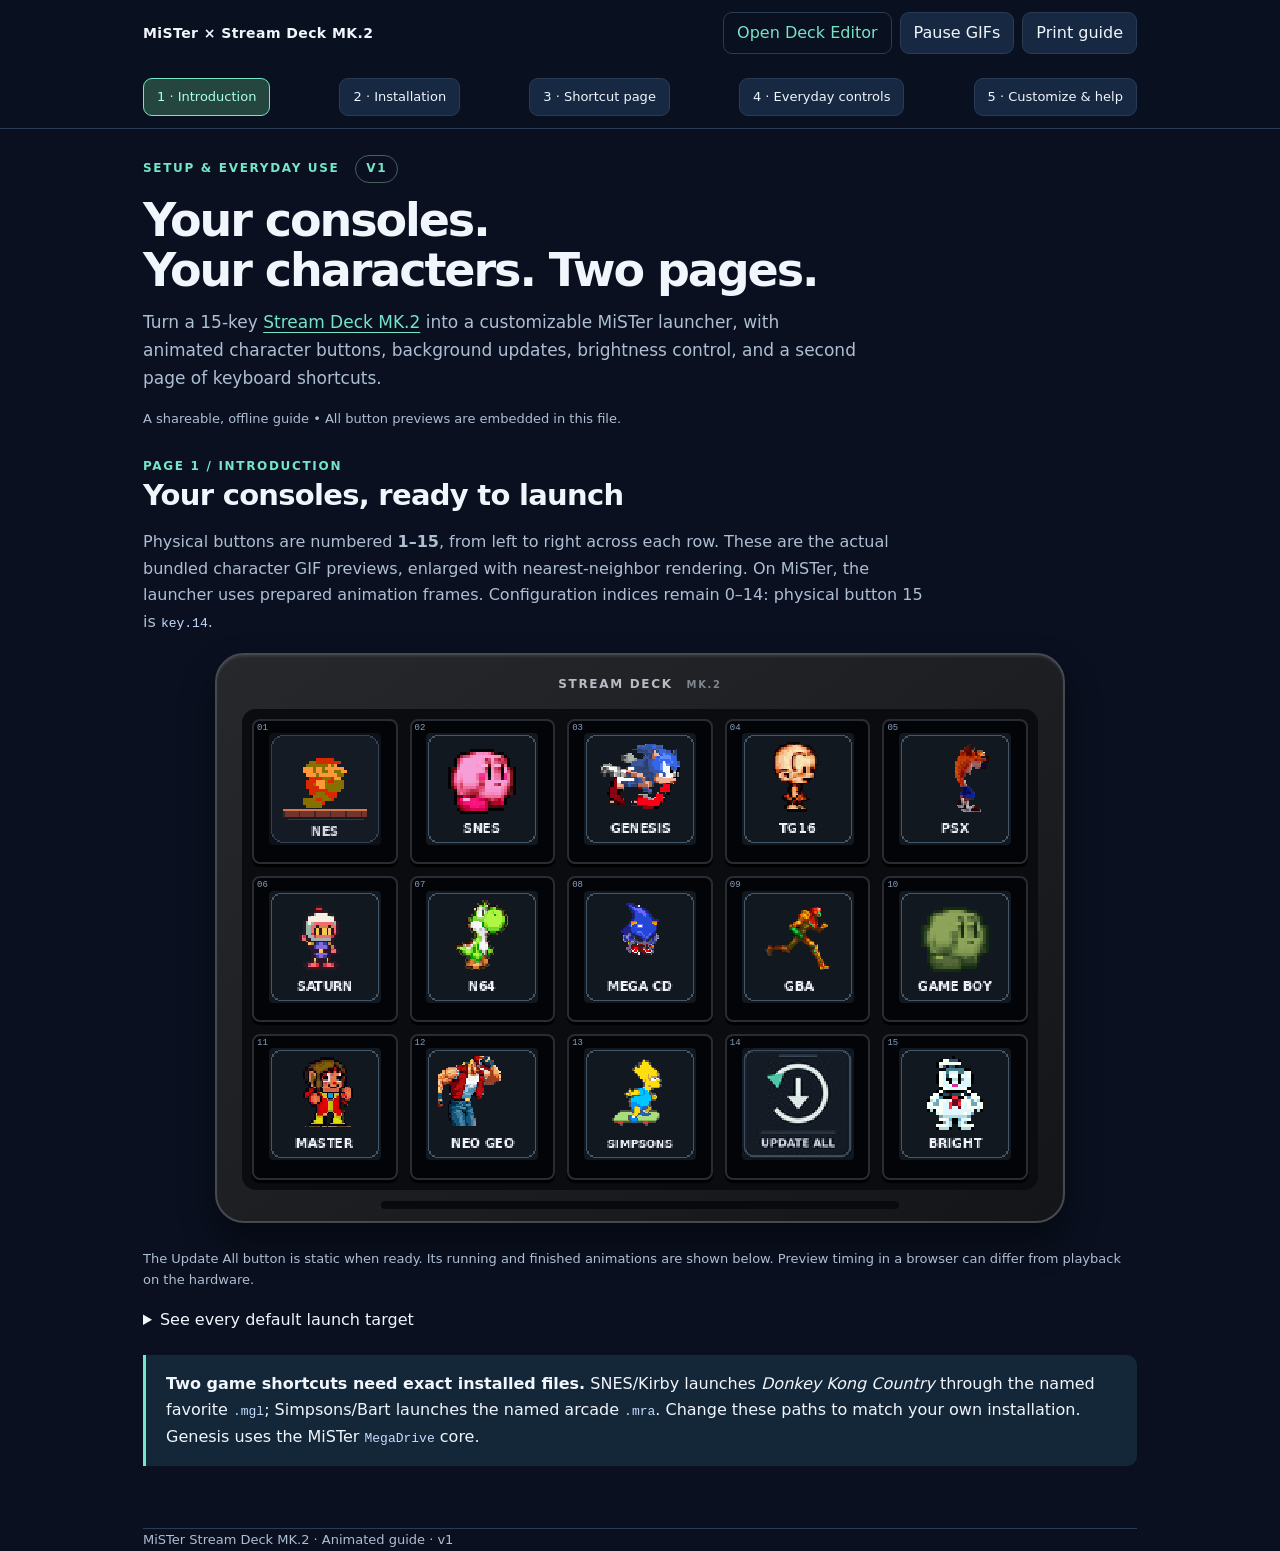
==== commit 3c14f2b0: "Remove redundant labels below guide button images" ====
--- a/docs/index.html
+++ b/docs/index.html
@@ -14,12 +14,12 @@
 </style></head><body>
 <header class="top"><div class="wrap"><div class="brand">MiSTer × Stream Deck MK.2</div><div class="tools"><a href="editor/" class="editor-link">Open Deck Editor</a><button id="motion" aria-pressed="false">Pause GIFs</button><button onclick="window.print()">Print guide</button></div></div><nav class="page-tabs wrap" aria-label="Guide pages" role="tablist"><button type="button" id="tab-intro" role="tab" aria-controls="guide-intro" aria-selected="true" data-page="guide-intro">1 · Introduction</button><button type="button" id="tab-setup" role="tab" aria-controls="guide-setup" aria-selected="false" data-page="guide-setup">2 · Installation</button><button type="button" id="tab-shortcuts" role="tab" aria-controls="guide-shortcuts" aria-selected="false" data-page="guide-shortcuts">3 · Shortcut page</button><button type="button" id="tab-everyday" role="tab" aria-controls="guide-everyday" aria-selected="false" data-page="guide-everyday">4 · Everyday controls</button><button type="button" id="tab-reference" role="tab" aria-controls="guide-reference" aria-selected="false" data-page="guide-reference">5 · Customize & help</button></nav></header>
 <main class="wrap"><div class="guide-page" id="guide-intro" role="tabpanel" aria-labelledby="tab-intro"><div class="hero"><div class="eyebrow">Setup & everyday use <span class="badge">v1</span></div><h1>Your consoles.<br>Your characters. Two pages.</h1><p class="lead">Turn a 15-key <a href="https://www.jamiebalfour.scot/reviews/posts/elgato-stream-deck-mk2" target="_blank" rel="noopener noreferrer">Stream Deck MK.2</a> into a customizable MiSTer launcher, with animated character buttons, background updates, brightness control, and a second page of keyboard shortcuts.</p><p class="caption">A shareable, offline guide • All button previews are embedded in this file.</p></div><section id="layout"><div class="eyebrow">Page 1 / Introduction</div><h2>Your consoles, ready to launch</h2><p class="intro">Physical buttons are numbered <strong>1–15</strong>, from left to right across each row. These are the actual bundled character GIF previews, enlarged with nearest-neighbor rendering. On MiSTer, the launcher uses prepared animation frames. Configuration indices remain 0–14: physical button 15 is <code>key.14</code>.</p>
-<div class="mk2-device" role="group" aria-label="Stream Deck MK.2 mockup with fifteen animated console buttons"><div class="mk2-brand">STREAM DECK <span>MK.2</span></div><div class="deck"><article class="key"><span class="keyno">01</span><img class="" src="[data-uri]" data-motion="[data-uri]" data-still="[data-uri]" alt="NES button"><strong>NES</strong><span>Mario</span></article><article class="key"><span class="keyno">02</span><img class="" src="[data-uri]" data-motion="[data-uri]" data-still="[data-uri]" alt="SNES button"><strong>SNES</strong><span>Kirby · Donkey Kong Country</span></article><article class="key"><span class="keyno">03</span><img class="" src="[data-uri]" data-motion="[data-uri]" data-still="[data-uri]" alt="Genesis button"><strong>Genesis</strong><span>Sonic</span></article><article class="key"><span class="keyno">04</span><img class="" src="[data-uri]" data-motion="[data-uri]" data-still="[data-uri]" alt="TurboGrafx-16 button"><strong>TurboGrafx-16</strong><span>Bonk</span></article><article class="key"><span class="keyno">05</span><img class="" src="[data-uri]" data-motion="[data-uri]" data-still="[data-uri]" alt="PlayStation button"><strong>PlayStation</strong><span>Crash</span></article><article class="key"><span class="keyno">06</span><img class="" src="[data-uri]" data-motion="[data-uri]" data-still="[data-uri]" alt="Saturn button"><strong>Saturn</strong><span>Bomberman</span></article><article class="key"><span class="keyno">07</span><img class="" src="[data-uri]" data-motion="[data-uri]" data-still="[data-uri]" alt="Nintendo 64 button"><strong>Nintendo 64</strong><span>Yoshi</span></article><article class="key"><span class="keyno">08</span><img class="" src="[data-uri]" data-motion="[data-uri]" data-still="[data-uri]" alt="Mega CD button"><strong>Mega CD</strong><span>Metal Sonic</span></article><article class="key"><span class="keyno">09</span><img class="" src="[data-uri]" data-motion="[data-uri]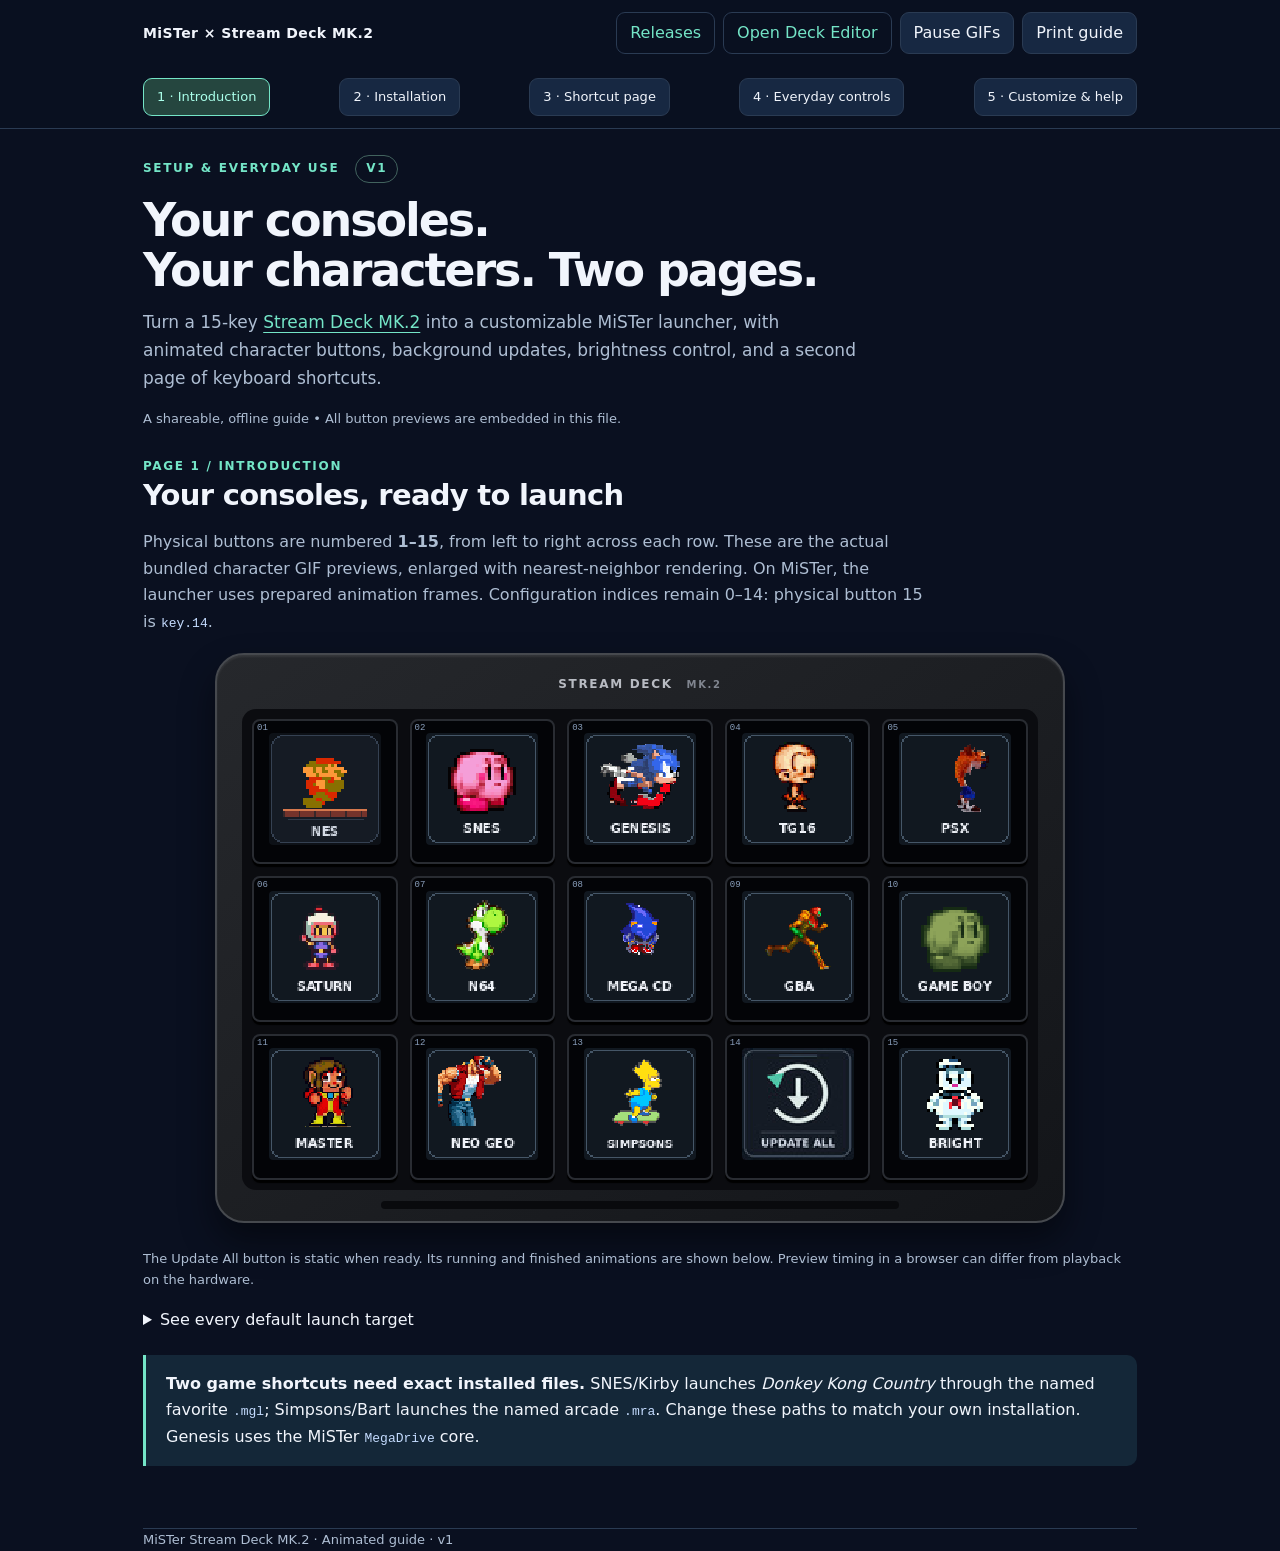
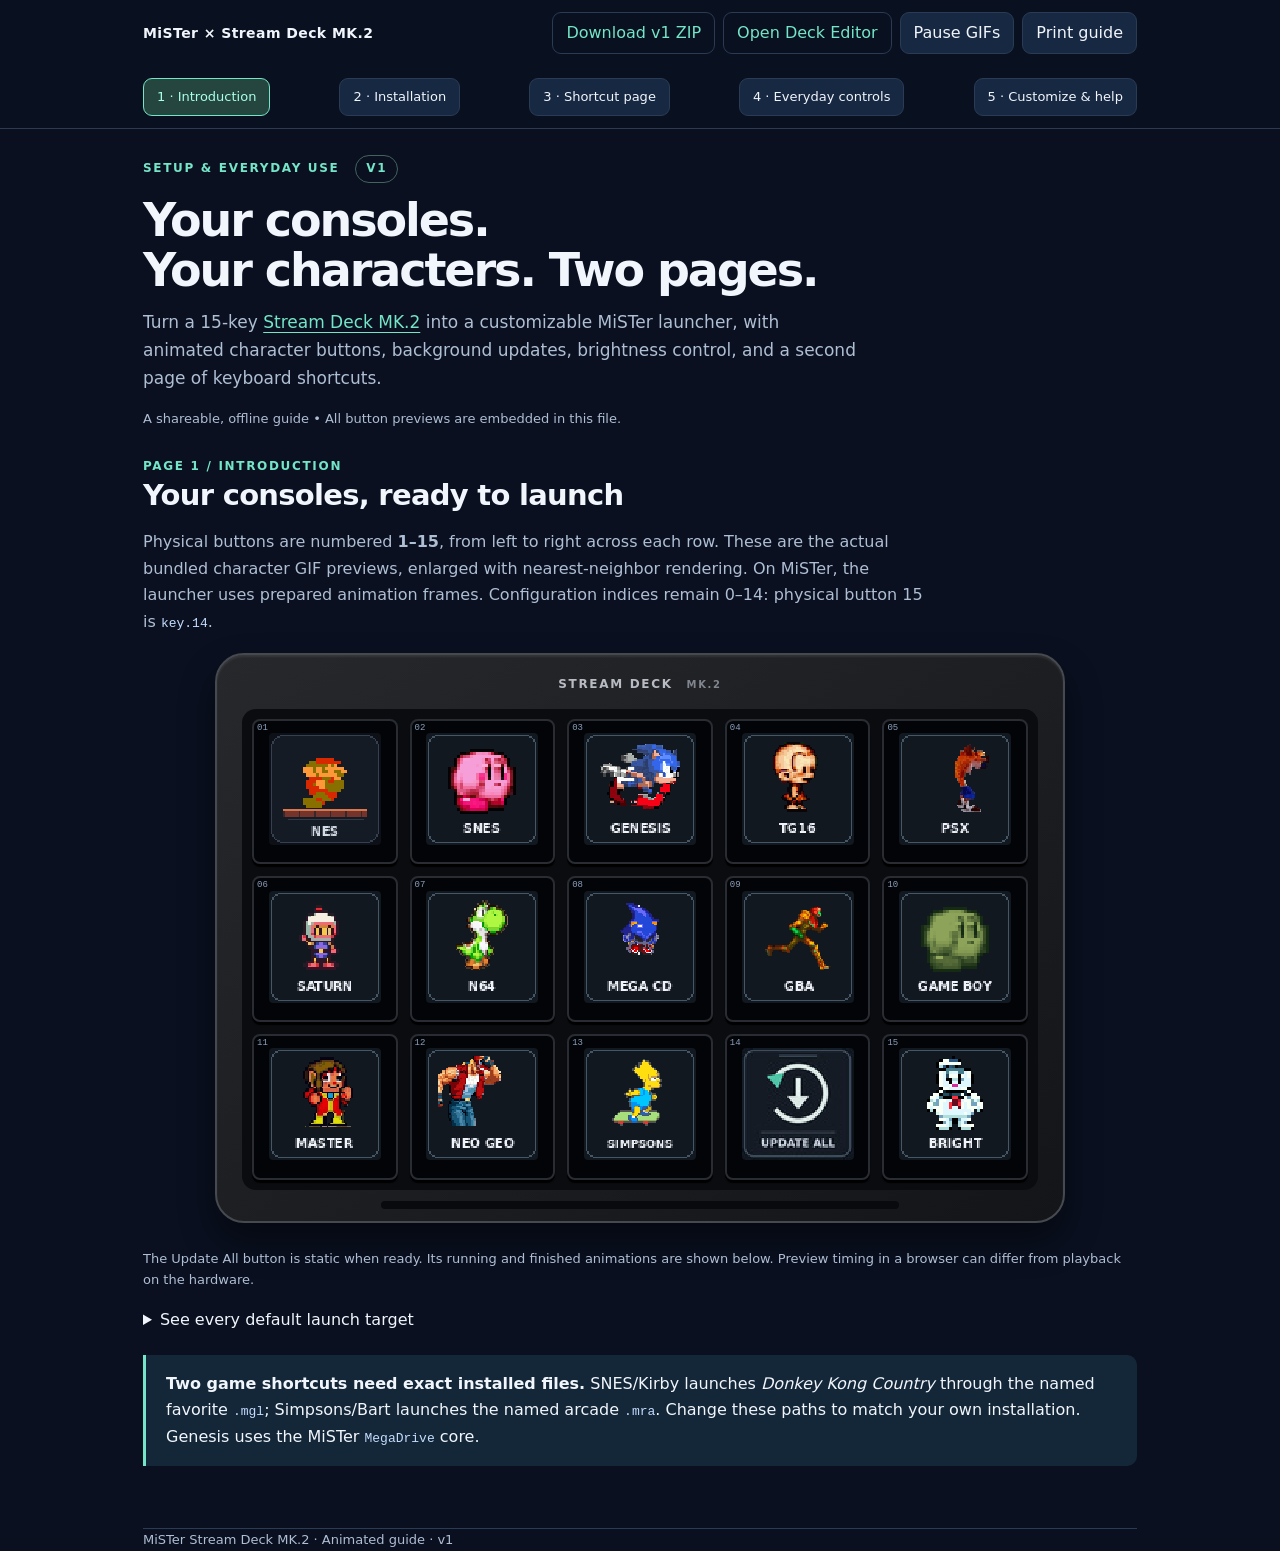
